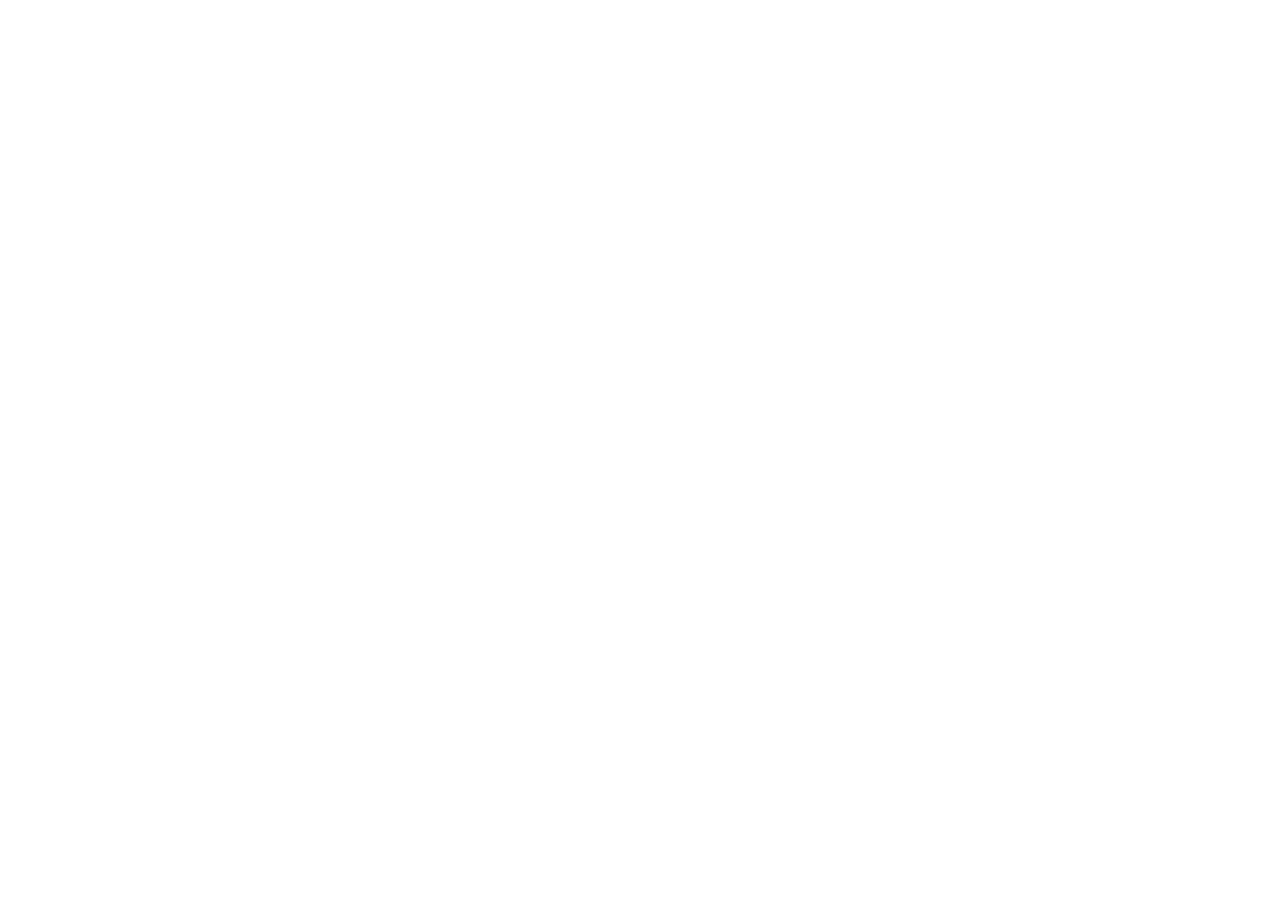
==== index.html @ ea34a823 "Initial-Commit" ====
<!DOCTYPE html>
<html lang="pt-br">
<head>
    <meta charset="UTF-8">
    <meta name="viewport" content="width=device-width, initial-scale=1.0">
    <link rel="stylesheet" href="assets/styles/style.css">
    <title>Ligas Mundiais</title>
</head>
<body>
    
</body>
</html>
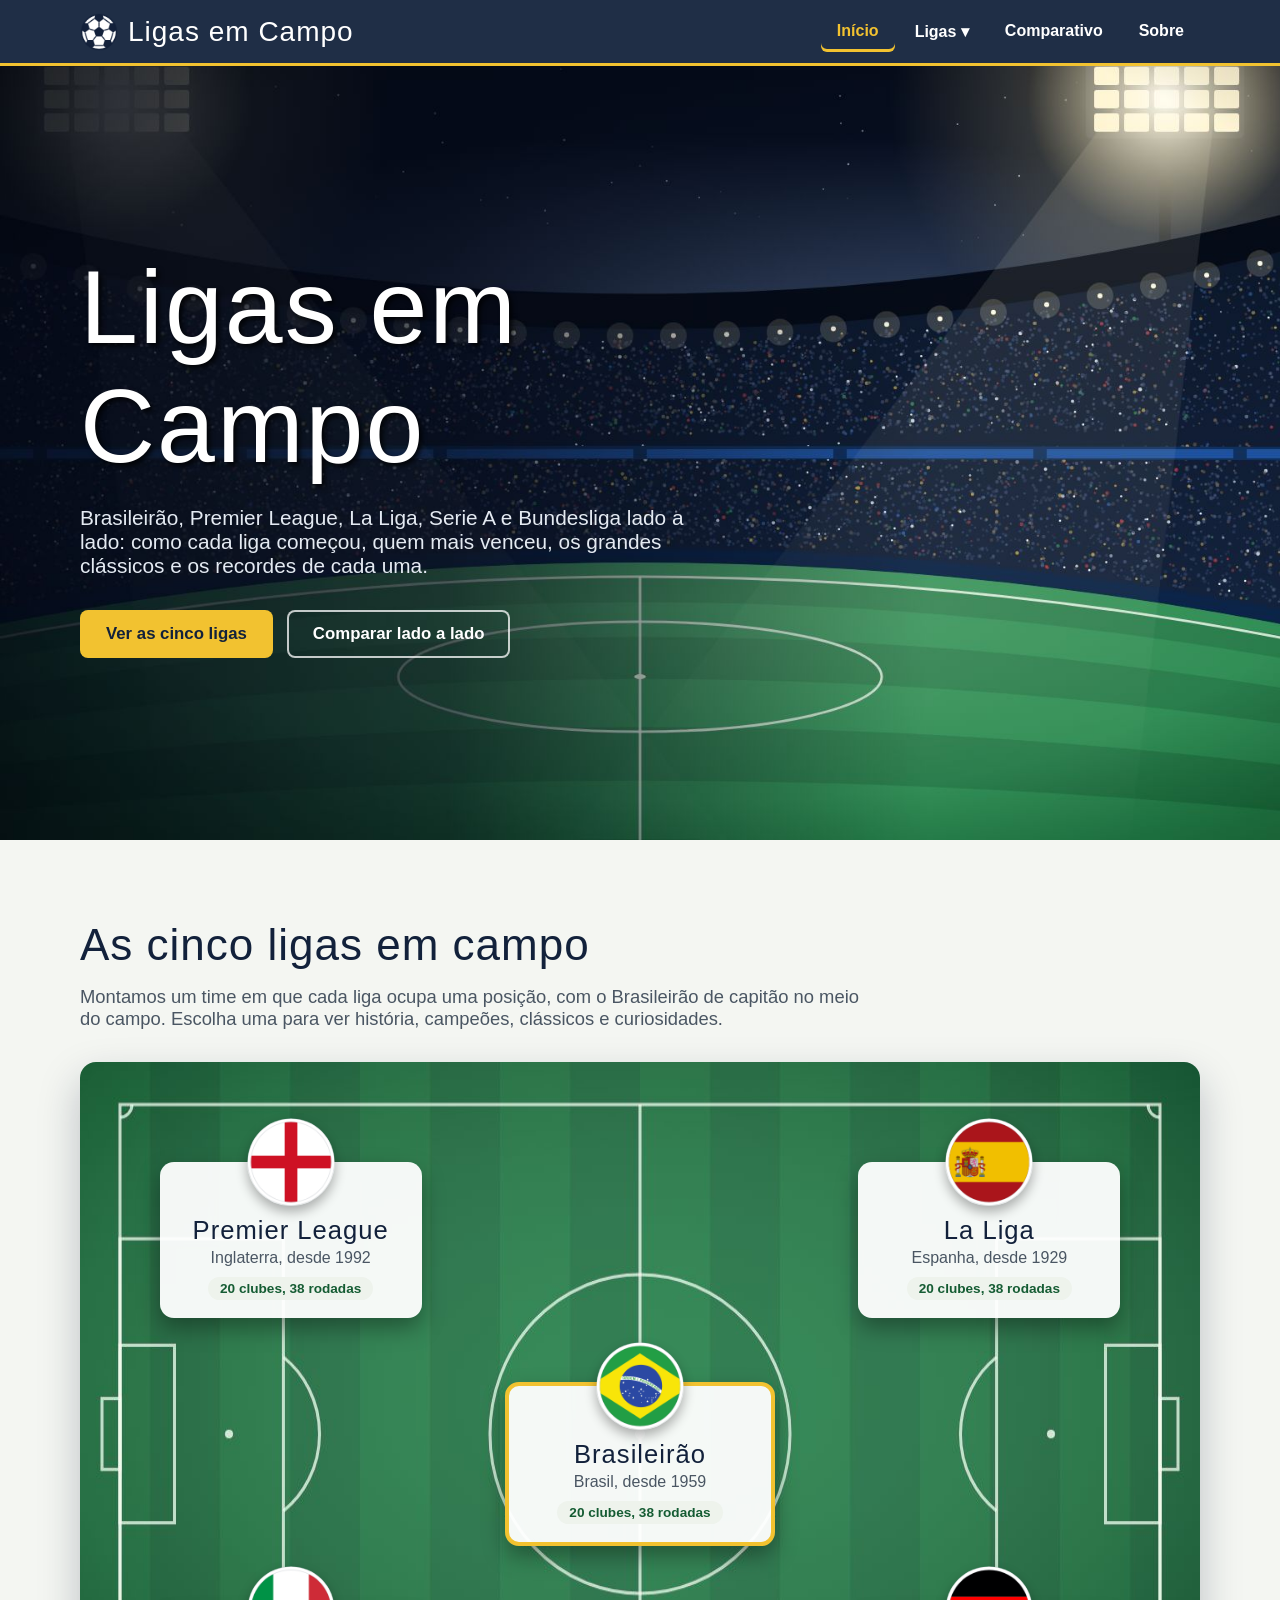
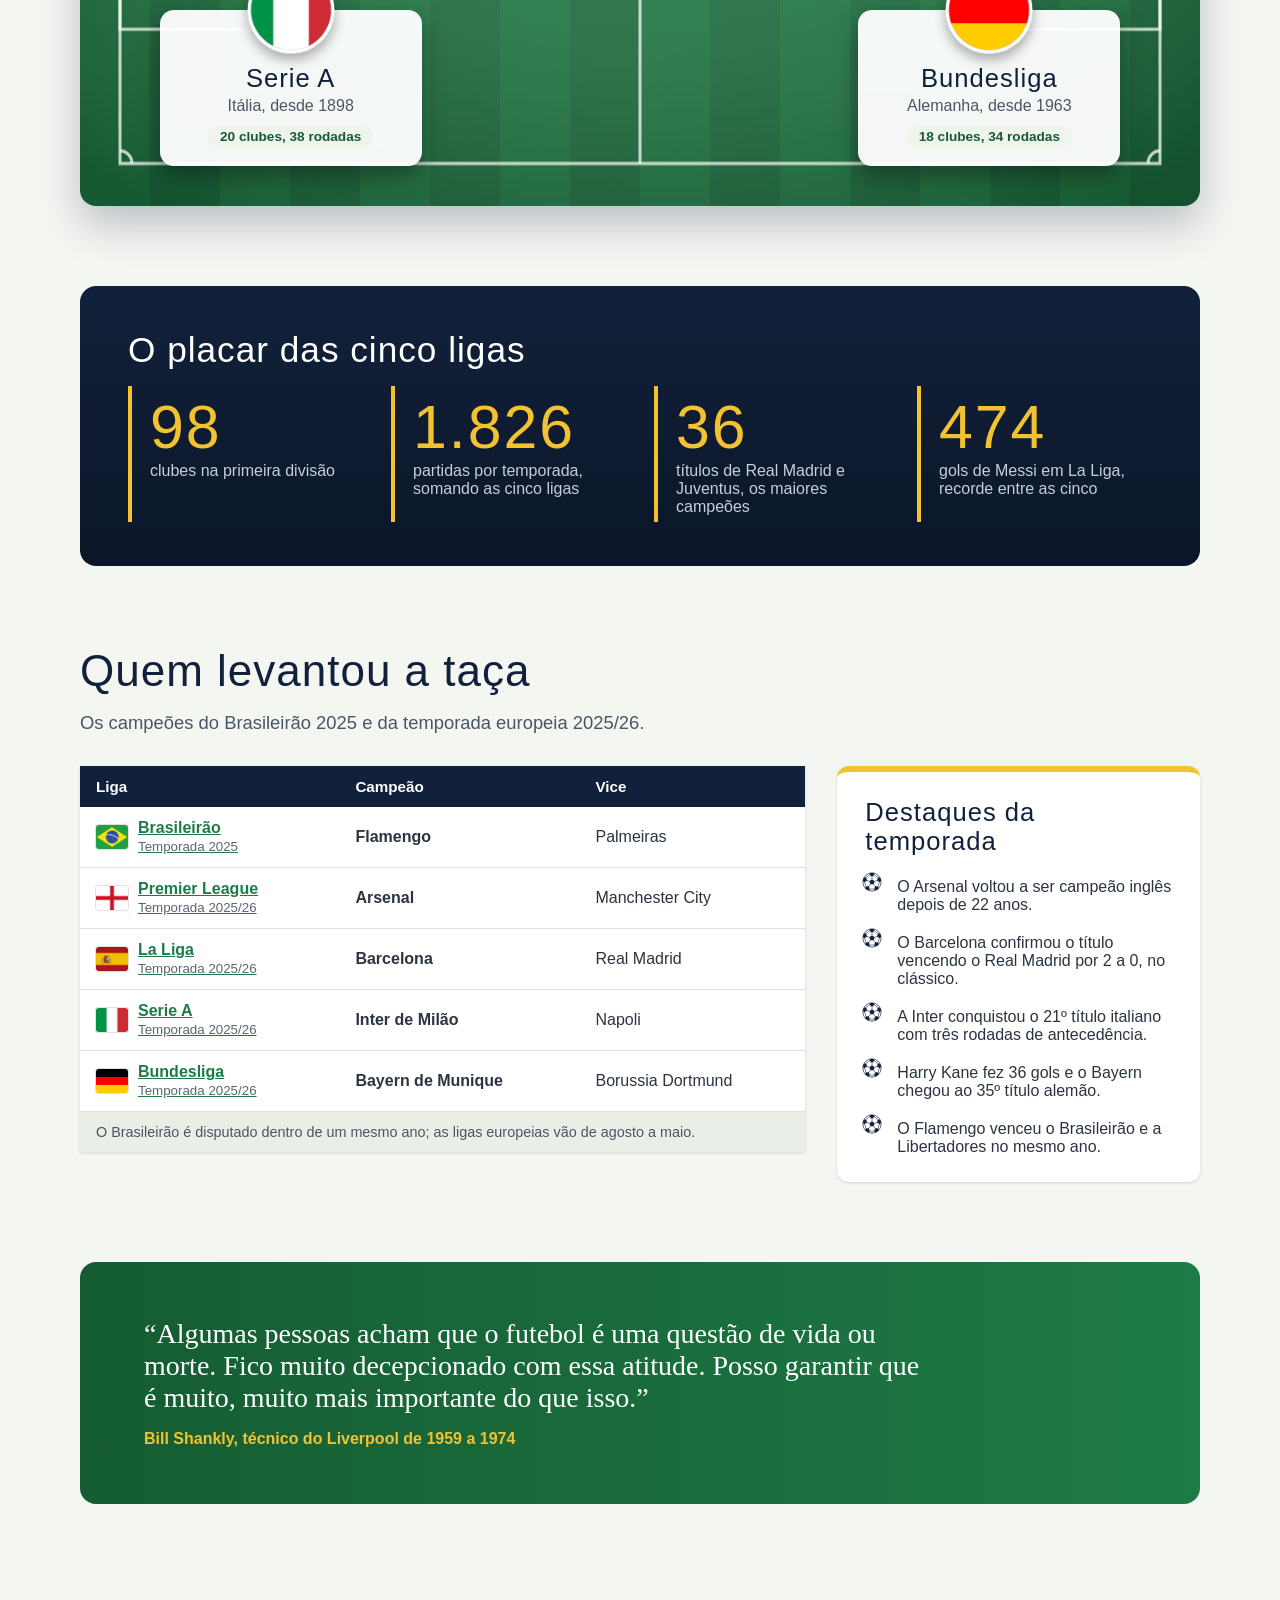
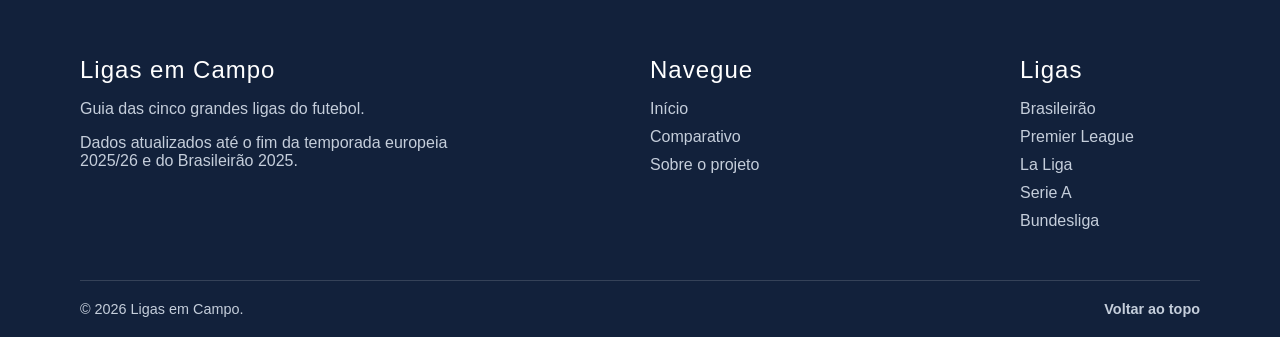
==== commit 9f7365fb: "Publica o site ligas em campo" ====
--- a/index.html
+++ b/index.html
@@ -1,12 +1,230 @@
-<!DOCTYPE html>
-<html lang="pt-br">
-<head>
-    <meta charset="UTF-8">
-    <meta name="viewport" content="width=device-width, initial-scale=1.0">
-    <link rel="stylesheet" href="assets/styles/style.css">
-    <title>Ligas Mundiais</title>
-</head>
-<body>
-    
-</body>
-</html>+<!DOCTYPE html>
+<html lang="pt-br">
+<head>
+    <meta charset="UTF-8">
+    <meta name="viewport" content="width=device-width, initial-scale=1.0">
+    <title>Ligas em Campo | As cinco grandes ligas do futebol</title>
+    <link rel="stylesheet" href="./assets/css/style.css">
+    <link rel="stylesheet" href="./assets/css/home.css">
+</head>
+<body id="topo">
+    <!--
+        LIGAS EM CAMPO - Página inicial
+        Trabalho 1 - Web Básico (HTML5 semântico e CSS3)
+    -->
+
+    <!-- ===== CABEÇALHO (igual em todas as páginas) ===== -->
+    <header class="cabecalho">
+        <div class="container cabecalho-conteudo">
+            <a href="./index.html" class="marca">
+                <img src="./assets/img/logo-bola.png" alt="Bola de futebol, símbolo do site">
+                Ligas em Campo
+            </a>
+            <nav class="menu-principal" aria-label="Menu principal">
+                <ul>
+                    <li><a href="./index.html" class="ativo">Início</a></li>
+                    <li>
+                        <a href="./index.html#escalacao">Ligas ▾</a>
+                        <!-- Submenu: aparece ao passar o mouse (CSS :hover) -->
+                        <ul class="submenu">
+                            <li><a href="./brasileirao.html"><img src="./assets/img/escudo-brasil.png" alt="Bandeira do Brasil"> Brasileirão</a></li>
+                            <li><a href="./premier-league.html"><img src="./assets/img/escudo-inglaterra.png" alt="Bandeira da Inglaterra"> Premier League</a></li>
+                            <li><a href="./la-liga.html"><img src="./assets/img/escudo-espanha.png" alt="Bandeira da Espanha"> La Liga</a></li>
+                            <li><a href="./serie-a.html"><img src="./assets/img/escudo-italia.png" alt="Bandeira da Itália"> Serie A</a></li>
+                            <li><a href="./bundesliga.html"><img src="./assets/img/escudo-alemanha.png" alt="Bandeira da Alemanha"> Bundesliga</a></li>
+                        </ul>
+                    </li>
+                    <li><a href="./comparativo.html">Comparativo</a></li>
+                    <li><a href="./sobre.html">Sobre</a></li>
+                </ul>
+            </nav>
+        </div>
+    </header>
+
+    <!-- ===== CONTEÚDO PRINCIPAL ===== -->
+    <main>
+        <!-- TOPO: imagem fixa de fundo (background-attachment: fixed) -->
+        <section class="hero">
+            <div class="container">
+                <div class="hero-conteudo">
+                    <h1>Ligas em Campo</h1>
+                    <p>Brasileirão, Premier League, La Liga, Serie A e Bundesliga lado a lado: como cada liga começou, quem mais venceu, os grandes clássicos e os recordes de cada uma.</p>
+                    <div class="hero-acoes">
+                        <a href="#escalacao" class="botao botao-primario">Ver as cinco ligas</a>
+                        <a href="./comparativo.html" class="botao botao-secundario">Comparar lado a lado</a>
+                    </div>
+                </div>
+            </div>
+        </section>
+
+        <!-- ESCALAÇÃO: GRID com grid-template-areas posiciona as ligas no campo -->
+        <section id="escalacao" class="secao">
+            <div class="container">
+                <h2 class="secao-titulo">As cinco ligas em campo</h2>
+                <p class="secao-intro">Montamos um time em que cada liga ocupa uma posição, com o Brasileirão de capitão no meio do campo. Escolha uma para ver história, campeões, clássicos e curiosidades.</p>
+                <ul class="campo">
+                    <li class="area-brasileirao">
+                        <a href="./brasileirao.html" class="card-liga">
+                            <img src="./assets/img/escudo-brasil.png" alt="Bandeira do Brasil">
+                            <h3>Brasileirão</h3>
+                            <p>Brasil, desde 1959</p>
+                            <p class="card-liga-dados">20 clubes, 38 rodadas</p>
+                        </a>
+                    </li>
+                    <li class="area-premier">
+                        <a href="./premier-league.html" class="card-liga">
+                            <img src="./assets/img/escudo-inglaterra.png" alt="Bandeira da Inglaterra">
+                            <h3>Premier League</h3>
+                            <p>Inglaterra, desde 1992</p>
+                            <p class="card-liga-dados">20 clubes, 38 rodadas</p>
+                        </a>
+                    </li>
+                    <li class="area-laliga">
+                        <a href="./la-liga.html" class="card-liga">
+                            <img src="./assets/img/escudo-espanha.png" alt="Bandeira da Espanha">
+                            <h3>La Liga</h3>
+                            <p>Espanha, desde 1929</p>
+                            <p class="card-liga-dados">20 clubes, 38 rodadas</p>
+                        </a>
+                    </li>
+                    <li class="area-seriea">
+                        <a href="./serie-a.html" class="card-liga">
+                            <img src="./assets/img/escudo-italia.png" alt="Bandeira da Itália">
+                            <h3>Serie A</h3>
+                            <p>Itália, desde 1898</p>
+                            <p class="card-liga-dados">20 clubes, 38 rodadas</p>
+                        </a>
+                    </li>
+                    <li class="area-bundesliga">
+                        <a href="./bundesliga.html" class="card-liga">
+                            <img src="./assets/img/escudo-alemanha.png" alt="Bandeira da Alemanha">
+                            <h3>Bundesliga</h3>
+                            <p>Alemanha, desde 1963</p>
+                            <p class="card-liga-dados">18 clubes, 34 rodadas</p>
+                        </a>
+                    </li>
+                </ul>
+            </div>
+        </section>
+
+        <!-- PLACAR: FLEXBOX com os números das cinco ligas -->
+        <section class="secao">
+            <div class="container">
+                <div class="placar">
+                    <h2>O placar das cinco ligas</h2>
+                    <ul class="placar-itens">
+                        <li><strong>98</strong> clubes na primeira divisão</li>
+                        <li><strong>1.826</strong> partidas por temporada, somando as cinco ligas</li>
+                        <li><strong>36</strong> títulos de Real Madrid e Juventus, os maiores campeões</li>
+                        <li><strong>474</strong> gols de Messi em La Liga, recorde entre as cinco</li>
+                    </ul>
+                </div>
+            </div>
+        </section>
+
+        <!-- CAMPEÕES: GRID com a tabela e a lista de destaques lado a lado -->
+        <section class="secao">
+            <div class="container">
+                <h2 class="secao-titulo">Quem levantou a taça</h2>
+                <p class="secao-intro">Os campeões do Brasileirão 2025 e da temporada europeia 2025/26.</p>
+                <div class="campeoes-layout">
+                    <table>
+                        <thead>
+                            <tr>
+                                <th>Liga</th>
+                                <th>Campeão</th>
+                                <th>Vice</th>
+                            </tr>
+                        </thead>
+                        <tbody>
+                            <tr>
+                                <td><a href="./brasileirao.html" class="celula-liga"><img src="./assets/img/bandeira-brasil.png" alt="Bandeira do Brasil"> <span>Brasileirão<br><small>Temporada 2025</small></span></a></td>
+                                <td><strong>Flamengo</strong></td>
+                                <td>Palmeiras</td>
+                            </tr>
+                            <tr>
+                                <td><a href="./premier-league.html" class="celula-liga"><img src="./assets/img/bandeira-inglaterra.png" alt="Bandeira da Inglaterra"> <span>Premier League<br><small>Temporada 2025/26</small></span></a></td>
+                                <td><strong>Arsenal</strong></td>
+                                <td>Manchester City</td>
+                            </tr>
+                            <tr>
+                                <td><a href="./la-liga.html" class="celula-liga"><img src="./assets/img/bandeira-espanha.png" alt="Bandeira da Espanha"> <span>La Liga<br><small>Temporada 2025/26</small></span></a></td>
+                                <td><strong>Barcelona</strong></td>
+                                <td>Real Madrid</td>
+                            </tr>
+                            <tr>
+                                <td><a href="./serie-a.html" class="celula-liga"><img src="./assets/img/bandeira-italia.png" alt="Bandeira da Itália"> <span>Serie A<br><small>Temporada 2025/26</small></span></a></td>
+                                <td><strong>Inter de Milão</strong></td>
+                                <td>Napoli</td>
+                            </tr>
+                            <tr>
+                                <td><a href="./bundesliga.html" class="celula-liga"><img src="./assets/img/bandeira-alemanha.png" alt="Bandeira da Alemanha"> <span>Bundesliga<br><small>Temporada 2025/26</small></span></a></td>
+                                <td><strong>Bayern de Munique</strong></td>
+                                <td>Borussia Dortmund</td>
+                            </tr>
+                        </tbody>
+                        <tfoot>
+                            <tr>
+                                <td colspan="3">O Brasileirão é disputado dentro de um mesmo ano; as ligas europeias vão de agosto a maio.</td>
+                            </tr>
+                        </tfoot>
+                    </table>
+                    <aside class="destaques">
+                        <h3>Destaques da temporada</h3>
+                        <ul class="lista-bola">
+                            <li>O Arsenal voltou a ser campeão inglês depois de 22 anos.</li>
+                            <li>O Barcelona confirmou o título vencendo o Real Madrid por 2 a 0, no clássico.</li>
+                            <li>A Inter conquistou o 21º título italiano com três rodadas de antecedência.</li>
+                            <li>Harry Kane fez 36 gols e o Bayern chegou ao 35º título alemão.</li>
+                            <li>O Flamengo venceu o Brasileirão e a Libertadores no mesmo ano.</li>
+                        </ul>
+                    </aside>
+                </div>
+            </div>
+        </section>
+
+        <!-- CITAÇÃO: blockquote com a fonte no atributo cite -->
+        <section class="secao">
+            <div class="container">
+                <blockquote class="citacao" cite="https://pt.wikipedia.org/wiki/Bill_Shankly">
+                    <p><q>Algumas pessoas acham que o futebol é uma questão de vida ou morte. Fico muito decepcionado com essa atitude. Posso garantir que é muito, muito mais importante do que isso.</q></p>
+                    <footer>Bill Shankly, técnico do Liverpool de 1959 a 1974</footer>
+                </blockquote>
+            </div>
+        </section>
+    </main>
+
+    <!-- ===== RODAPÉ (igual em todas as páginas) ===== -->
+    <footer class="rodape">
+        <div class="container rodape-colunas">
+            <section class="rodape-sobre">
+                <h2>Ligas em Campo</h2>
+                <p>Guia das cinco grandes ligas do futebol.</p>
+                <p>Dados atualizados até o fim da temporada europeia 2025/26 e do Brasileirão 2025.</p>
+            </section>
+            <nav class="rodape-links" aria-label="Mapa do site">
+                <h2>Navegue</h2>
+                <ul>
+                    <li><a href="./index.html">Início</a></li>
+                    <li><a href="./comparativo.html">Comparativo</a></li>
+                    <li><a href="./sobre.html">Sobre o projeto</a></li>
+                </ul>
+            </nav>
+            <nav class="rodape-links" aria-label="Ligas">
+                <h2>Ligas</h2>
+                <ul>
+                    <li><a href="./brasileirao.html">Brasileirão</a></li>
+                    <li><a href="./premier-league.html">Premier League</a></li>
+                    <li><a href="./la-liga.html">La Liga</a></li>
+                    <li><a href="./serie-a.html">Serie A</a></li>
+                    <li><a href="./bundesliga.html">Bundesliga</a></li>
+                </ul>
+            </nav>
+        </div>
+        <div class="container rodape-base">
+            <p>&copy; 2026 Ligas em Campo.</p>
+            <a href="#topo">Voltar ao topo</a>
+        </div>
+    </footer>
+</body>
+</html>
--- a/assets/css/style.css
+++ b/assets/css/style.css
@@ -0,0 +1,534 @@
+/* ==========================================================================
+   LIGAS EM CAMPO - ESTILO GLOBAL (usado em todas as páginas)
+   --------------------------------------------------------------------------
+   Paleta de cores do site:
+   #12213B  azul-tinta    (cabeçalho, rodapé e títulos)
+   #1E7B45  verde-gramado (cor principal)
+   #155C33  verde-escuro  (detalhes)
+   #F2C230  amarelo-cartão (destaques)
+   #F4F6F2  cinza-claro   (fundo das páginas)
+   #DCE3D9  cinza-linha   (bordas)
+
+   NOTA PARA A CORREÇÃO
+   Todas as propriedades usadas no site foram vistas em aula. Alguns valores
+   vão além dos exemplos dos arquivos das aulas; conforme pede o enunciado,
+   eles estão explicados aqui, com link de referência:
+
+   - justify-content: space-between e center; align-items: center,
+     flex-start e flex-end. São outros valores das propriedades de Flexbox
+     da aula: space-between leva o primeiro item para o início e o último
+     para o fim, center centraliza e flex-end alinha no fim.
+     https://developer.mozilla.org/pt-BR/docs/Web/CSS/justify-content
+     https://developer.mozilla.org/pt-BR/docs/Web/CSS/align-items
+   - flex-direction: column. Coloca os itens um embaixo do outro (a aula
+     mostrou o valor row).
+     https://developer.mozilla.org/pt-BR/docs/Web/CSS/flex-direction
+   - border-top e border-left. Funcionam como o border-bottom da aula,
+     só que em outro lado da caixa.
+     https://developer.mozilla.org/pt-BR/docs/Web/CSS/border-top
+   - font-weight: normal e text-align: left/right. São os valores opostos
+     de bold e center, usados em aula.
+     https://developer.mozilla.org/pt-BR/docs/Web/CSS/font-weight
+     https://developer.mozilla.org/pt-BR/docs/Web/CSS/text-align
+
+   Índice:
+   1. Base
+   2. Container e seções
+   3. Cabeçalho fixo e menu com submenu
+   4. Botões
+   5. Banner das páginas internas e trilha de navegação
+   6. Tabelas
+   7. Listas
+   8. Rodapé
+   9. Responsividade
+   ========================================================================== */
+
+
+/* ---------- 1. BASE ---------- */
+body {
+    margin: 0;
+    padding: 0;
+    background-color: #F4F6F2;
+    color: #2B3440;
+    font-family: 'Segoe UI', Tahoma, Geneva, Verdana, sans-serif;
+}
+
+/* Fonte condensada e pesada nos títulos, como em placares e camisas */
+h1, h2, h3 {
+    margin: 0 0 16px 0;
+    color: #12213B;
+    font-family: Impact, Haettenschweiler, 'Arial Narrow Bold', sans-serif;
+    font-weight: normal;
+    letter-spacing: 1px;
+}
+
+p {
+    margin: 0 0 16px 0;
+}
+
+a {
+    color: #1E7B45;
+    font-weight: bold;
+}
+
+a:hover {
+    color: #12213B;
+}
+
+img {
+    display: block;
+}
+
+
+/* ---------- 2. CONTAINER E SEÇÕES ---------- */
+.container {
+    width: 1120px;
+    margin: 0 auto;
+}
+
+.secao {
+    padding: 80px 0 0 0;
+}
+
+.secao-titulo {
+    font-size: 2.75rem;
+}
+
+.secao-intro {
+    width: 70%;
+    margin: 0 0 32px 0;
+    color: #4A5663;
+    font-size: 1.15rem;
+}
+
+.nota {
+    margin: 12px 0 0 0;
+    color: #5A6673;
+    font-size: 0.9rem;
+}
+
+
+/* ---------- 3. CABEÇALHO FIXO E MENU ---------- */
+
+/* position: sticky mantém o cabeçalho no topo durante a rolagem */
+.cabecalho {
+    position: sticky;
+    top: 0;
+    z-index: 800;
+    background-color: rgba(18, 33, 59, 0.94);
+    backdrop-filter: blur(8px);
+    border-bottom: 3px solid #F2C230;
+}
+
+/* FLEXBOX: marca à esquerda e menu à direita */
+.cabecalho-conteudo {
+    display: flex;
+    justify-content: space-between;
+    align-items: center;
+    padding: 10px 0;
+}
+
+/* FLEXBOX: ícone da bola + nome do site */
+.marca {
+    display: flex;
+    align-items: center;
+    gap: 10px;
+    color: #FFFFFF;
+    font-family: Impact, Haettenschweiler, 'Arial Narrow Bold', sans-serif;
+    font-size: 1.75rem;
+    font-weight: normal;
+    letter-spacing: 1px;
+    text-decoration: none;
+}
+
+.marca:hover {
+    color: #F2C230;
+}
+
+.marca img {
+    width: 38px;
+}
+
+/* FLEXBOX: itens do menu lado a lado */
+.menu-principal > ul {
+    display: flex;
+    gap: 4px;
+    margin: 0;
+    padding: 0;
+    list-style: none;
+}
+
+.menu-principal li {
+    position: relative;
+}
+
+.menu-principal a {
+    display: block;
+    padding: 12px 16px;
+    border-radius: 6px;
+    color: #FFFFFF;
+    text-decoration: none;
+    transition: background-color 0.3s ease-in-out;
+}
+
+.menu-principal a:hover {
+    background-color: rgba(255, 255, 255, 0.12);
+    color: #FFFFFF;
+}
+
+/* Página atual: sublinhado amarelo feito com sombra interna */
+.menu-principal .ativo {
+    color: #F2C230;
+    box-shadow: inset 0 -3px 0 #F2C230;
+}
+
+/* Submenu "Ligas": fica escondido e aparece ao passar o mouse
+   (mesma técnica do menu dropdown da aula de position) */
+.submenu {
+    display: none;
+    position: absolute;
+    top: 100%;
+    left: 0;
+    width: 240px;
+    margin: 0;
+    padding: 8px;
+    list-style: none;
+    background-color: #FFFFFF;
+    border-radius: 10px;
+    box-shadow: 0 14px 28px rgba(0, 0, 0, 0.28);
+}
+
+.menu-principal li:hover .submenu {
+    display: block;
+}
+
+/* FLEXBOX: bandeira + nome da liga dentro do submenu */
+.submenu a {
+    display: flex;
+    align-items: center;
+    gap: 12px;
+    color: #12213B;
+}
+
+.submenu a:hover {
+    background-color: #EEF3EC;
+    color: #12213B;
+}
+
+.submenu img {
+    width: 28px;
+}
+
+
+/* ---------- 4. BOTÕES ---------- */
+.botao {
+    display: inline-block;
+    padding: 14px 26px;
+    border-radius: 8px;
+    font-size: 1.05rem;
+    text-decoration: none;
+    transition: transform 0.2s ease-in-out;
+}
+
+.botao:hover {
+    transform: translate(0, -3px);
+}
+
+.botao-primario,
+.botao-primario:hover {
+    background-color: #F2C230;
+    color: #12213B;
+}
+
+.botao-secundario {
+    color: #FFFFFF;
+    box-shadow: inset 0 0 0 2px rgba(255, 255, 255, 0.75);
+}
+
+.botao-secundario:hover {
+    background-color: rgba(255, 255, 255, 0.12);
+    color: #FFFFFF;
+}
+
+
+/* ---------- 5. BANNER DAS PÁGINAS INTERNAS E TRILHA ---------- */
+
+/* Listras de gramado feitas só com linear-gradient */
+.banner-pagina {
+    padding: 32px 0 56px 0;
+    background-image: linear-gradient(to right,
+        #1E7B45 0%, #1E7B45 12.5%,
+        #1B7140 12.5%, #1B7140 25%,
+        #1E7B45 25%, #1E7B45 37.5%,
+        #1B7140 37.5%, #1B7140 50%,
+        #1E7B45 50%, #1E7B45 62.5%,
+        #1B7140 62.5%, #1B7140 75%,
+        #1E7B45 75%, #1E7B45 87.5%,
+        #1B7140 87.5%, #1B7140 100%);
+    color: #FFFFFF;
+}
+
+.banner-pagina h1 {
+    margin: 20px 0 8px 0;
+    color: #FFFFFF;
+    font-size: 4.5rem;
+    text-shadow: 3px 3px 5px rgba(0, 0, 0, 0.3);
+}
+
+.banner-pagina p {
+    width: 60%;
+    margin: 0;
+    font-size: 1.2rem;
+}
+
+/* FLEXBOX: trilha de navegação (Início › Página atual) */
+.trilha ol {
+    display: flex;
+    flex-wrap: wrap;
+    gap: 8px;
+    margin: 0;
+    padding: 0;
+    list-style: none;
+    font-size: 0.95rem;
+}
+
+.trilha a {
+    color: #FFFFFF;
+}
+
+.trilha a:hover {
+    color: #F2C230;
+}
+
+
+/* ---------- 6. TABELAS (visual de tabela de classificação) ---------- */
+table {
+    width: 100%;
+    border-collapse: collapse;
+    background-color: #FFFFFF;
+    box-shadow: 0 1px 3px rgba(18, 33, 59, 0.15);
+}
+
+th, td {
+    padding: 12px 16px;
+    text-align: left;
+}
+
+thead th {
+    background-color: #12213B;
+    color: #FFFFFF;
+    font-size: 0.95rem;
+}
+
+tbody td {
+    border-bottom: 1px solid #DCE3D9;
+}
+
+tbody tr:hover {
+    background-color: #F1F7EF;
+}
+
+tfoot td {
+    background-color: #E9EFE6;
+    color: #4A5663;
+    font-size: 0.9rem;
+}
+
+.numero {
+    text-align: center;
+}
+
+.titulo-tabela {
+    margin: 0 0 12px 0;
+    font-size: 1.4rem;
+}
+
+/* Número da posição, como nas tabelas de classificação */
+.posicao {
+    display: inline-block;
+    width: 30px;
+    padding: 4px 0;
+    border-radius: 4px;
+    background-color: #12213B;
+    color: #FFFFFF;
+    font-weight: bold;
+    text-align: center;
+}
+
+.lider .posicao {
+    background-color: #F2C230;
+    color: #12213B;
+}
+
+/* FLEXBOX dentro da célula: bandeira + nome da liga */
+.celula-liga {
+    display: flex;
+    align-items: center;
+    gap: 10px;
+}
+
+.celula-liga img {
+    width: 32px;
+    border-radius: 3px;
+    box-shadow: 0 0 0 1px rgba(0, 0, 0, 0.12);
+}
+
+/* Informação complementar dentro de uma célula (ex.: temporada) */
+td small {
+    color: #5A6673;
+    font-weight: normal;
+}
+
+
+/* ---------- 7. LISTAS ---------- */
+
+/* Lista com uma bolinha de futebol no lugar do marcador
+   (list-style-image, visto na aula de display) */
+.lista-bola {
+    margin: 0;
+    padding: 0 0 0 24px;
+}
+
+.lista-bola li {
+    margin: 0 0 14px 0;
+    padding: 0 0 0 8px;
+    list-style-image: url("../img/icone-bola.png");
+}
+
+
+/* ---------- 8. RODAPÉ ---------- */
+.rodape {
+    margin: 96px 0 0 0;
+    background-color: #12213B;
+    color: #C5CEDB;
+}
+
+/* FLEXBOX: colunas do rodapé que quebram linha em telas menores */
+.rodape-colunas {
+    display: flex;
+    flex-wrap: wrap;
+    justify-content: space-between;
+    gap: 40px;
+    padding: 56px 0 40px 0;
+}
+
+.rodape-sobre {
+    flex-basis: 380px;
+}
+
+.rodape-links {
+    flex-basis: 180px;
+}
+
+.rodape h2 {
+    color: #FFFFFF;
+    font-size: 1.5rem;
+}
+
+.rodape ul {
+    margin: 0;
+    padding: 0;
+    list-style: none;
+}
+
+.rodape li {
+    margin: 0 0 10px 0;
+}
+
+.rodape a {
+    color: #C5CEDB;
+    font-weight: normal;
+    text-decoration: none;
+}
+
+.rodape a:hover {
+    color: #F2C230;
+}
+
+/* FLEXBOX: direitos autorais à esquerda e "voltar ao topo" à direita */
+.rodape-base {
+    display: flex;
+    flex-wrap: wrap;
+    justify-content: space-between;
+    align-items: center;
+    gap: 12px;
+    padding: 20px 0;
+    border-top: 1px solid rgba(255, 255, 255, 0.15);
+    font-size: 0.9rem;
+}
+
+.rodape-base p {
+    margin: 0;
+}
+
+.rodape-base a {
+    font-weight: bold;
+}
+
+
+/* ---------- 9. RESPONSIVIDADE ---------- */
+
+/* Telas menores que o container fixo: largura passa a ser relativa */
+@media (max-width: 1200px) {
+    .container {
+        width: 92%;
+    }
+}
+
+/* Tablets */
+@media (max-width: 800px) {
+    .cabecalho-conteudo {
+        flex-direction: column;
+        gap: 4px;
+    }
+
+    .secao {
+        padding: 56px 0 0 0;
+    }
+
+    .secao-titulo {
+        font-size: 2.2rem;
+    }
+
+    .secao-intro,
+    .banner-pagina p {
+        width: 100%;
+    }
+
+    .banner-pagina h1 {
+        font-size: 3.2rem;
+    }
+}
+
+/* Celulares */
+@media (max-width: 600px) {
+    .cabecalho {
+        position: relative;
+    }
+
+    .menu-principal > ul {
+        flex-wrap: wrap;
+        justify-content: center;
+    }
+
+    .menu-principal a {
+        padding: 10px 8px;
+        font-size: 0.95rem;
+    }
+
+    th, td {
+        padding: 10px 6px;
+        font-size: 0.85rem;
+    }
+
+    .celula-liga img {
+        width: 24px;
+    }
+}
+
+/* Celulares bem pequenos: esconde as bandeiras das tabelas para caber */
+@media (max-width: 400px) {
+    .celula-liga img {
+        display: none;
+    }
+}
--- a/assets/css/home.css
+++ b/assets/css/home.css
@@ -0,0 +1,334 @@
+/* ==========================================================================
+   LIGAS EM CAMPO - PÁGINA INICIAL (index.html)
+   ========================================================================== */
+
+
+/* ---------- TOPO (HERO) COM IMAGEM FIXA ---------- */
+
+/* FLEXBOX: centraliza o conteúdo na vertical.
+   background-attachment: fixed deixa o estádio parado durante a rolagem */
+.hero {
+    display: flex;
+    align-items: center;
+    min-height: 86vh;
+    background-image: url("../img/estadio.jpg");
+    background-position: center;
+    background-size: cover;
+    background-attachment: fixed;
+    color: #FFFFFF;
+}
+
+.hero-conteudo {
+    width: 620px;
+    padding: 64px 0;
+}
+
+.hero h1 {
+    margin: 0 0 20px 0;
+    color: #FFFFFF;
+    font-size: 6.5rem;
+    letter-spacing: 2px;
+    text-shadow: 3px 3px 5px rgba(0, 0, 0, 0.8);
+}
+
+.hero p {
+    color: #E4EAF2;
+    font-size: 1.3rem;
+}
+
+/* FLEXBOX: botões lado a lado, quebrando linha se faltar espaço */
+.hero-acoes {
+    display: flex;
+    flex-wrap: wrap;
+    gap: 14px;
+    margin: 32px 0 0 0;
+}
+
+
+/* ---------- ESCALAÇÃO: AS LIGAS POSICIONADAS NO CAMPO ---------- */
+
+/* GRID com grid-template-areas: cada liga ocupa uma posição,
+   formando um 2-1-2 com o Brasileirão no círculo central */
+.campo {
+    display: grid;
+    grid-template-columns: 1fr 1fr 1fr;
+    grid-template-areas:
+        "premier . laliga"
+        ". brasileirao ."
+        "seriea . bundesliga";
+    gap: 20px 40px;
+    margin: 0;
+    padding: 56px 56px 40px 56px;
+    list-style: none;
+    background-image: url("../img/campo.jpg");
+    background-size: 100% 100%;
+    border-radius: 16px;
+    box-shadow: 0 18px 40px rgba(18, 33, 59, 0.25);
+}
+
+.area-brasileirao {
+    grid-area: brasileirao;
+}
+
+.area-premier {
+    grid-area: premier;
+}
+
+.area-laliga {
+    grid-area: laliga;
+}
+
+.area-seriea {
+    grid-area: seriea;
+}
+
+.area-bundesliga {
+    grid-area: bundesliga;
+}
+
+/* Cada liga é uma "ficha de jogador": FLEXBOX em coluna */
+.card-liga {
+    display: flex;
+    flex-direction: column;
+    align-items: center;
+    width: 230px;
+    margin: 44px auto 0 auto;
+    padding: 0 16px 18px 16px;
+    background-color: rgba(255, 255, 255, 0.95);
+    border-radius: 14px;
+    color: #12213B;
+    text-align: center;
+    text-decoration: none;
+    box-shadow: 0 10px 22px rgba(0, 0, 0, 0.35);
+    transition: transform 0.25s ease-in-out;
+}
+
+.card-liga:hover {
+    color: #12213B;
+    transform: translate(0, -6px);
+}
+
+/* Metade do escudo fica para fora do card (margem negativa) */
+.card-liga img {
+    width: 88px;
+    margin: -44px 0 10px 0;
+    border-radius: 50%;
+    box-shadow: 0 6px 12px rgba(0, 0, 0, 0.3);
+}
+
+.card-liga h3 {
+    margin: 0 0 4px 0;
+    font-size: 1.6rem;
+}
+
+.card-liga p {
+    margin: 0;
+    color: #4A5663;
+    font-weight: normal;
+}
+
+.card-liga .card-liga-dados {
+    margin: 10px 0 0 0;
+    padding: 4px 12px;
+    border-radius: 999px;
+    background-color: #EEF3EC;
+    color: #155C33;
+    font-size: 0.85rem;
+    font-weight: bold;
+}
+
+/* O Brasileirão, no centro do campo, usa a braçadeira de capitão */
+.area-brasileirao .card-liga {
+    border: 4px solid #F2C230;
+}
+
+
+/* ---------- PLACAR: OS NÚMEROS DAS CINCO LIGAS ---------- */
+.placar {
+    padding: 44px 48px;
+    background-image: linear-gradient(to bottom, #12213B, #0B1628);
+    border-radius: 16px;
+}
+
+.placar h2 {
+    color: #FFFFFF;
+    font-size: 2.2rem;
+}
+
+/* FLEXBOX: os números se distribuem e quebram linha no celular */
+.placar-itens {
+    display: flex;
+    flex-wrap: wrap;
+    gap: 28px;
+    margin: 12px 0 0 0;
+    padding: 0;
+    list-style: none;
+}
+
+.placar-itens li {
+    flex-basis: 180px;
+    flex-grow: 1;
+    padding: 6px 0 6px 18px;
+    border-left: 4px solid #F2C230;
+    color: #C5CEDB;
+}
+
+.placar-itens strong {
+    display: block;
+    color: #F2C230;
+    font-family: Impact, Haettenschweiler, 'Arial Narrow Bold', sans-serif;
+    font-size: 3.8rem;
+    font-weight: normal;
+    letter-spacing: 2px;
+}
+
+
+/* ---------- CAMPEÕES DA ÚLTIMA TEMPORADA ---------- */
+
+/* GRID: tabela ocupa 2 partes e os destaques ocupam 1 parte */
+.campeoes-layout {
+    display: grid;
+    grid-template-columns: 2fr 1fr;
+    gap: 32px;
+    align-items: start;
+}
+
+.destaques {
+    padding: 26px 28px 12px 28px;
+    background-color: #FFFFFF;
+    border-top: 6px solid #F2C230;
+    border-radius: 12px;
+    box-shadow: 0 1px 3px rgba(18, 33, 59, 0.15);
+}
+
+.destaques h3 {
+    font-size: 1.6rem;
+}
+
+
+/* ---------- CITAÇÃO ---------- */
+.citacao {
+    margin: 0;
+    padding: 56px 64px;
+    background-image: linear-gradient(to right, #155C33, #1E7B45);
+    border-radius: 16px;
+    color: #FFFFFF;
+}
+
+.citacao p {
+    width: 80%;
+    font-family: Georgia, 'Times New Roman', serif;
+    font-size: 1.75rem;
+}
+
+.citacao footer {
+    color: #F2C230;
+    font-weight: bold;
+}
+
+
+/* ---------- RESPONSIVIDADE DA PÁGINA INICIAL ---------- */
+
+/* Telas médias: cards um pouco menores para as três colunas caberem */
+@media (max-width: 1100px) {
+    .campo {
+        gap: 20px 24px;
+        padding: 56px 32px 40px 32px;
+    }
+
+    .card-liga {
+        width: 205px;
+    }
+
+    /* Placar em duas colunas (2 x 2) */
+    .placar-itens li {
+        flex-basis: 40%;
+    }
+}
+
+@media (max-width: 900px) {
+    .hero-conteudo {
+        width: 100%;
+    }
+
+    .hero h1 {
+        font-size: 4.5rem;
+    }
+
+    /* GRID reorganizado: Brasileirão em cima e as outras em duplas */
+    .campo {
+        grid-template-columns: 1fr 1fr;
+        grid-template-areas:
+            "brasileirao brasileirao"
+            "premier laliga"
+            "seriea bundesliga";
+        padding: 48px 24px 32px 24px;
+        background-image: url("../img/campo-vertical.jpg");
+        background-size: cover;
+        background-position: center;
+    }
+
+    /* Os cards passam a ocupar toda a largura da coluna */
+    .card-liga {
+        width: auto;
+    }
+
+    .area-brasileirao .card-liga {
+        width: 230px;
+    }
+
+    .campeoes-layout {
+        grid-template-columns: 1fr;
+    }
+}
+
+@media (max-width: 600px) {
+    .hero {
+        min-height: 70vh;
+    }
+
+    .hero h1 {
+        font-size: 3.4rem;
+    }
+
+    .hero p {
+        font-size: 1.1rem;
+    }
+
+    /* GRID em uma coluna só no celular */
+    .campo {
+        grid-template-columns: 1fr;
+        grid-template-areas:
+            "brasileirao"
+            "premier"
+            "laliga"
+            "seriea"
+            "bundesliga";
+    }
+
+    .area-brasileirao .card-liga {
+        width: auto;
+    }
+
+    .placar {
+        padding: 32px 24px;
+    }
+
+    /* Placar em uma coluna no celular */
+    .placar-itens li {
+        flex-basis: 100%;
+    }
+
+    .placar-itens strong {
+        font-size: 3rem;
+    }
+
+    .citacao {
+        padding: 36px 28px;
+    }
+
+    .citacao p {
+        width: 100%;
+        font-size: 1.3rem;
+    }
+}
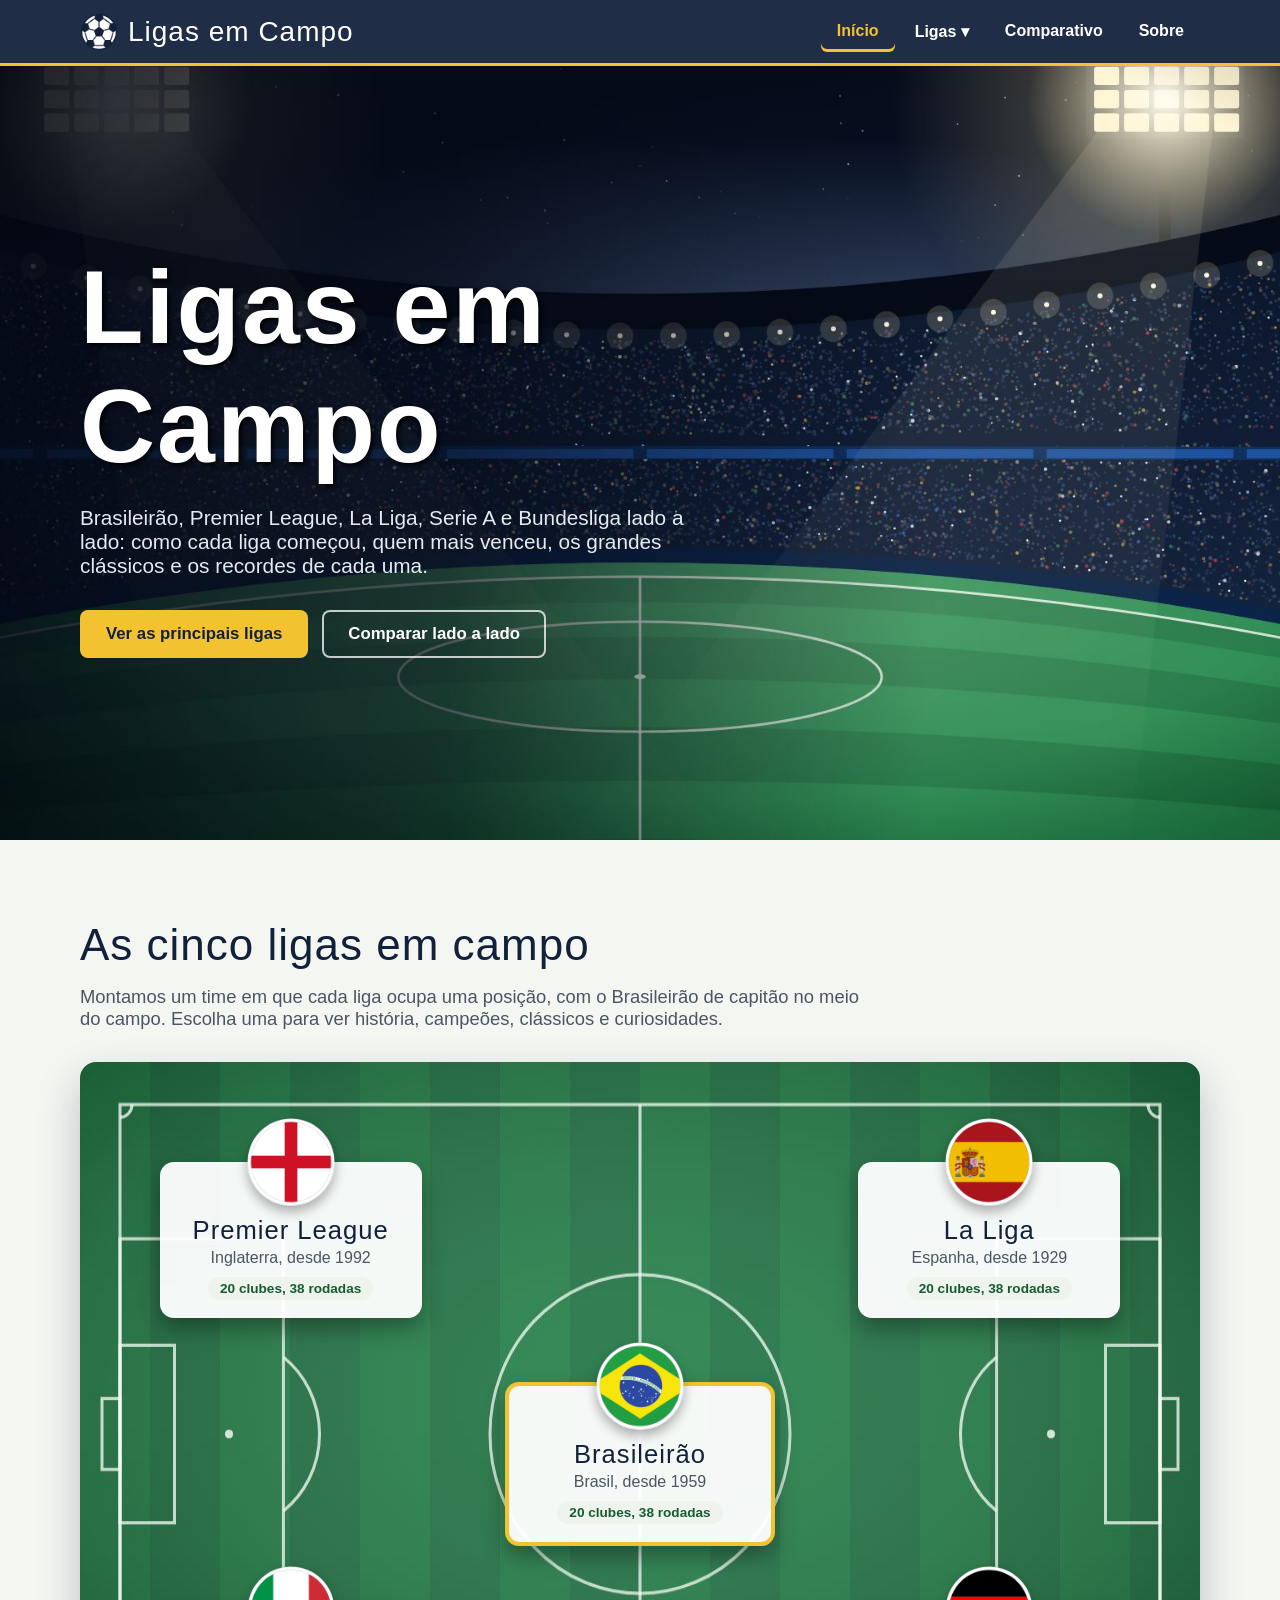
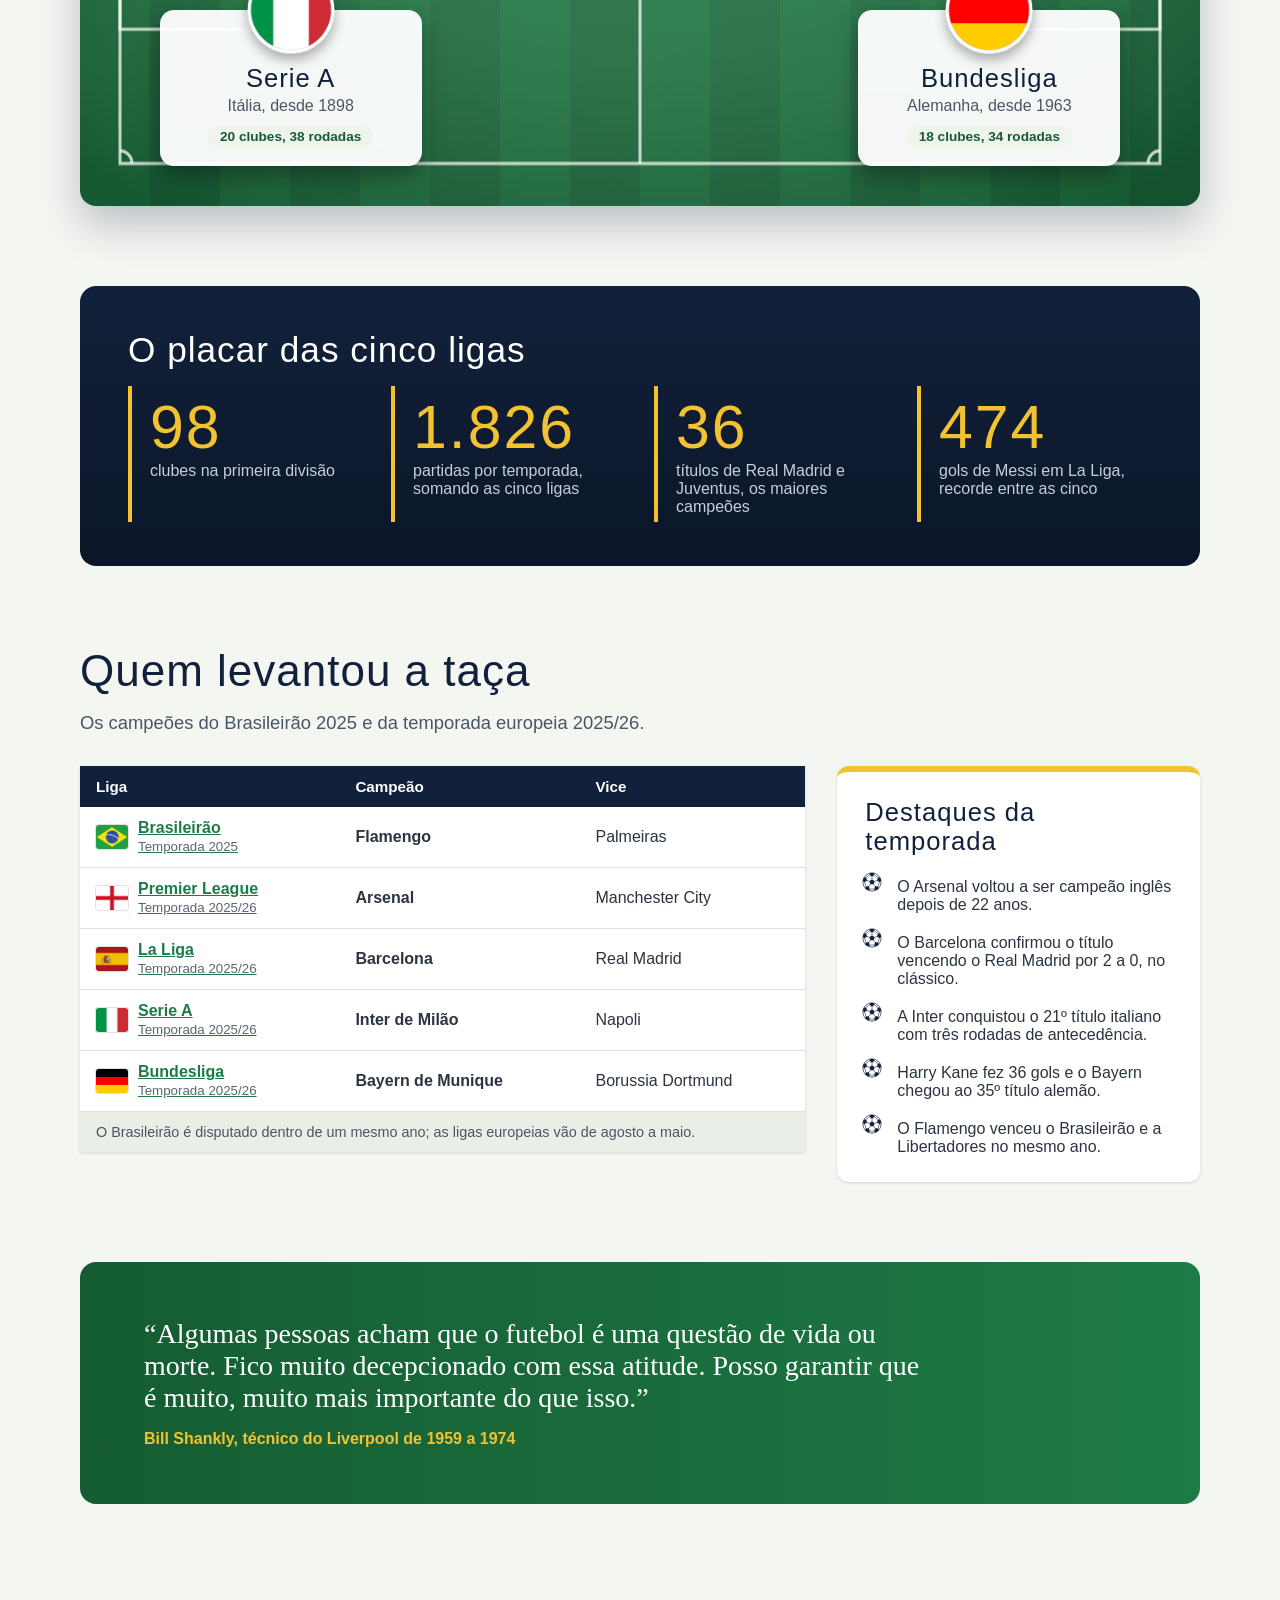
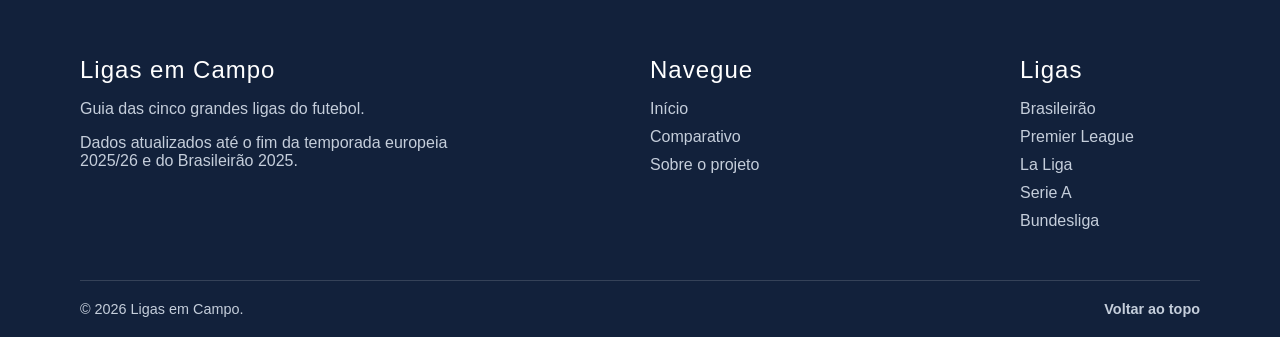
==== commit 270e111f: "Ajustes estéticos" ====
--- a/index.html
+++ b/index.html
@@ -50,7 +50,7 @@
                     <h1>Ligas em Campo</h1>
                     <p>Brasileirão, Premier League, La Liga, Serie A e Bundesliga lado a lado: como cada liga começou, quem mais venceu, os grandes clássicos e os recordes de cada uma.</p>
                     <div class="hero-acoes">
-                        <a href="#escalacao" class="botao botao-primario">Ver as cinco ligas</a>
+                        <a href="#escalacao" class="botao botao-primario">Ver as principais ligas</a>
                         <a href="./comparativo.html" class="botao botao-secundario">Comparar lado a lado</a>
                     </div>
                 </div>
--- a/assets/css/home.css
+++ b/assets/css/home.css
@@ -26,6 +26,7 @@
 .hero h1 {
     margin: 0 0 20px 0;
     color: #FFFFFF;
+    font-weight: bold;
     font-size: 6.5rem;
     letter-spacing: 2px;
     text-shadow: 3px 3px 5px rgba(0, 0, 0, 0.8);
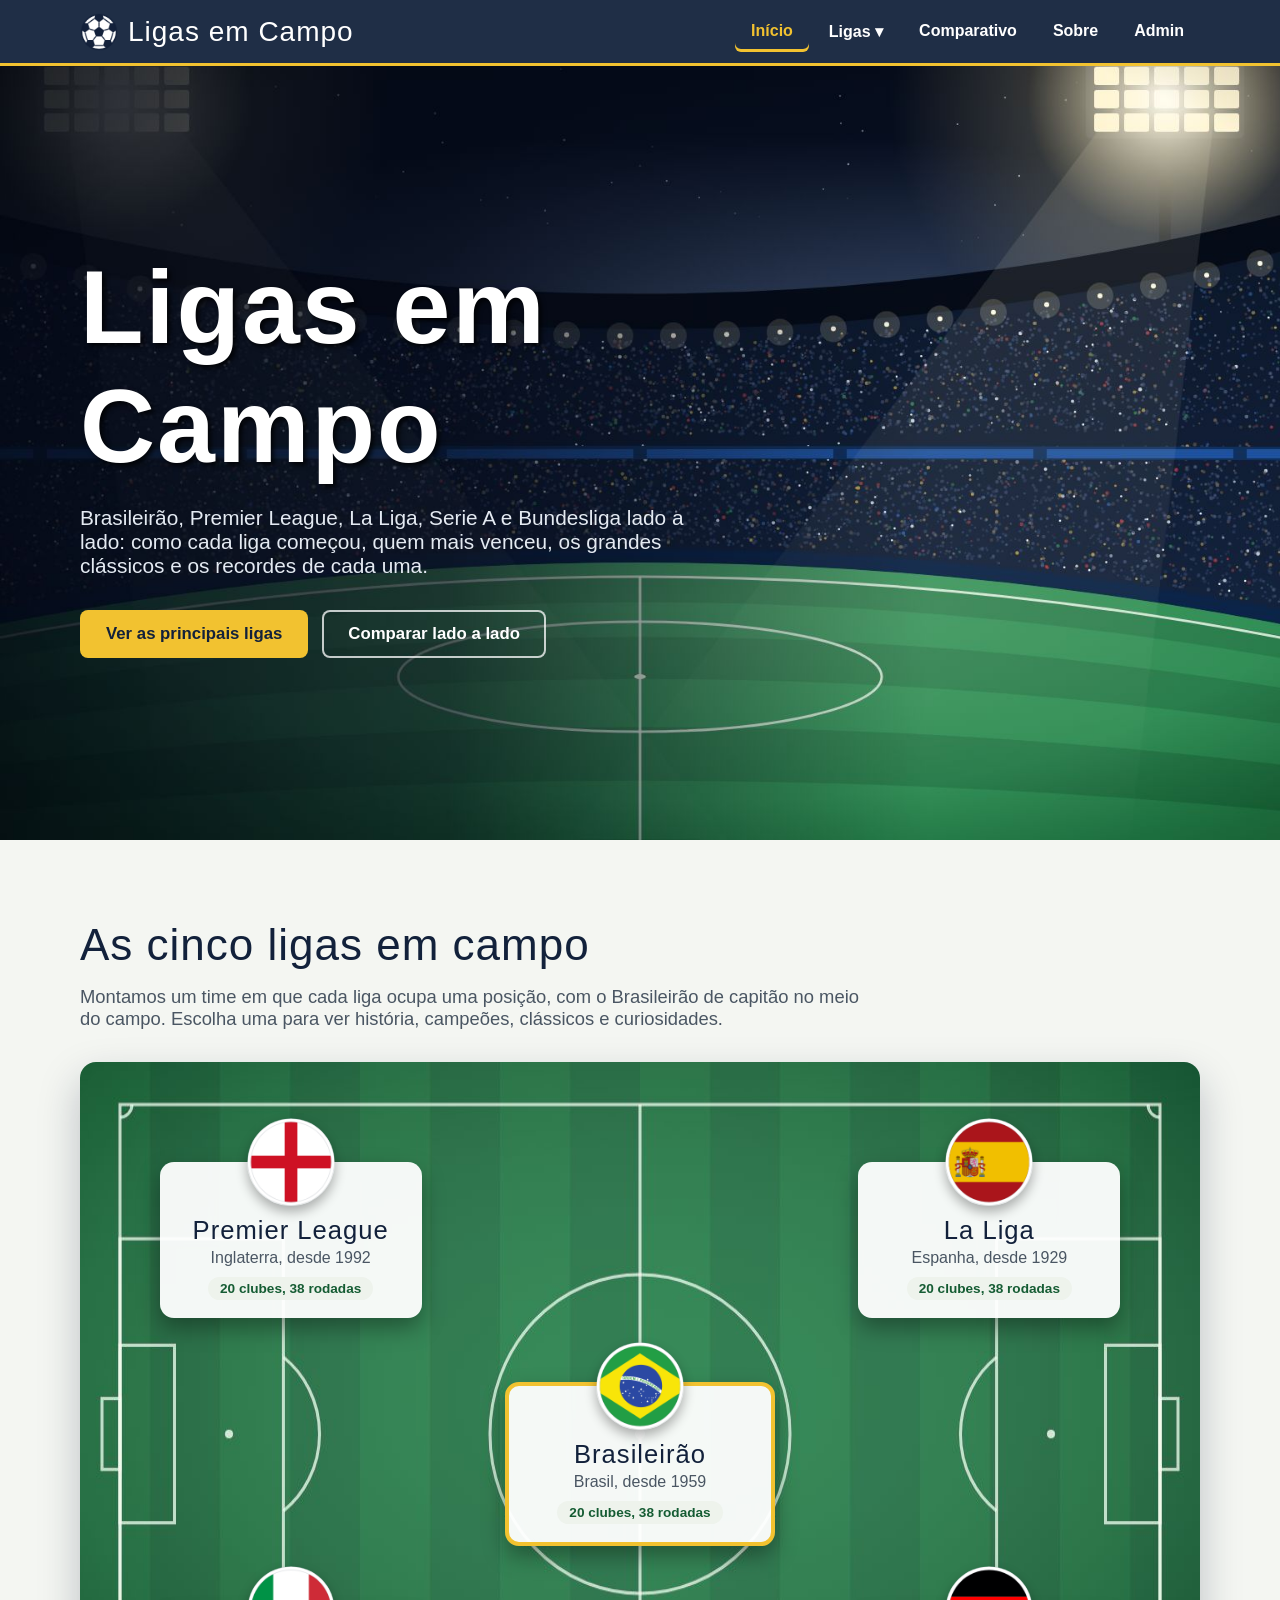
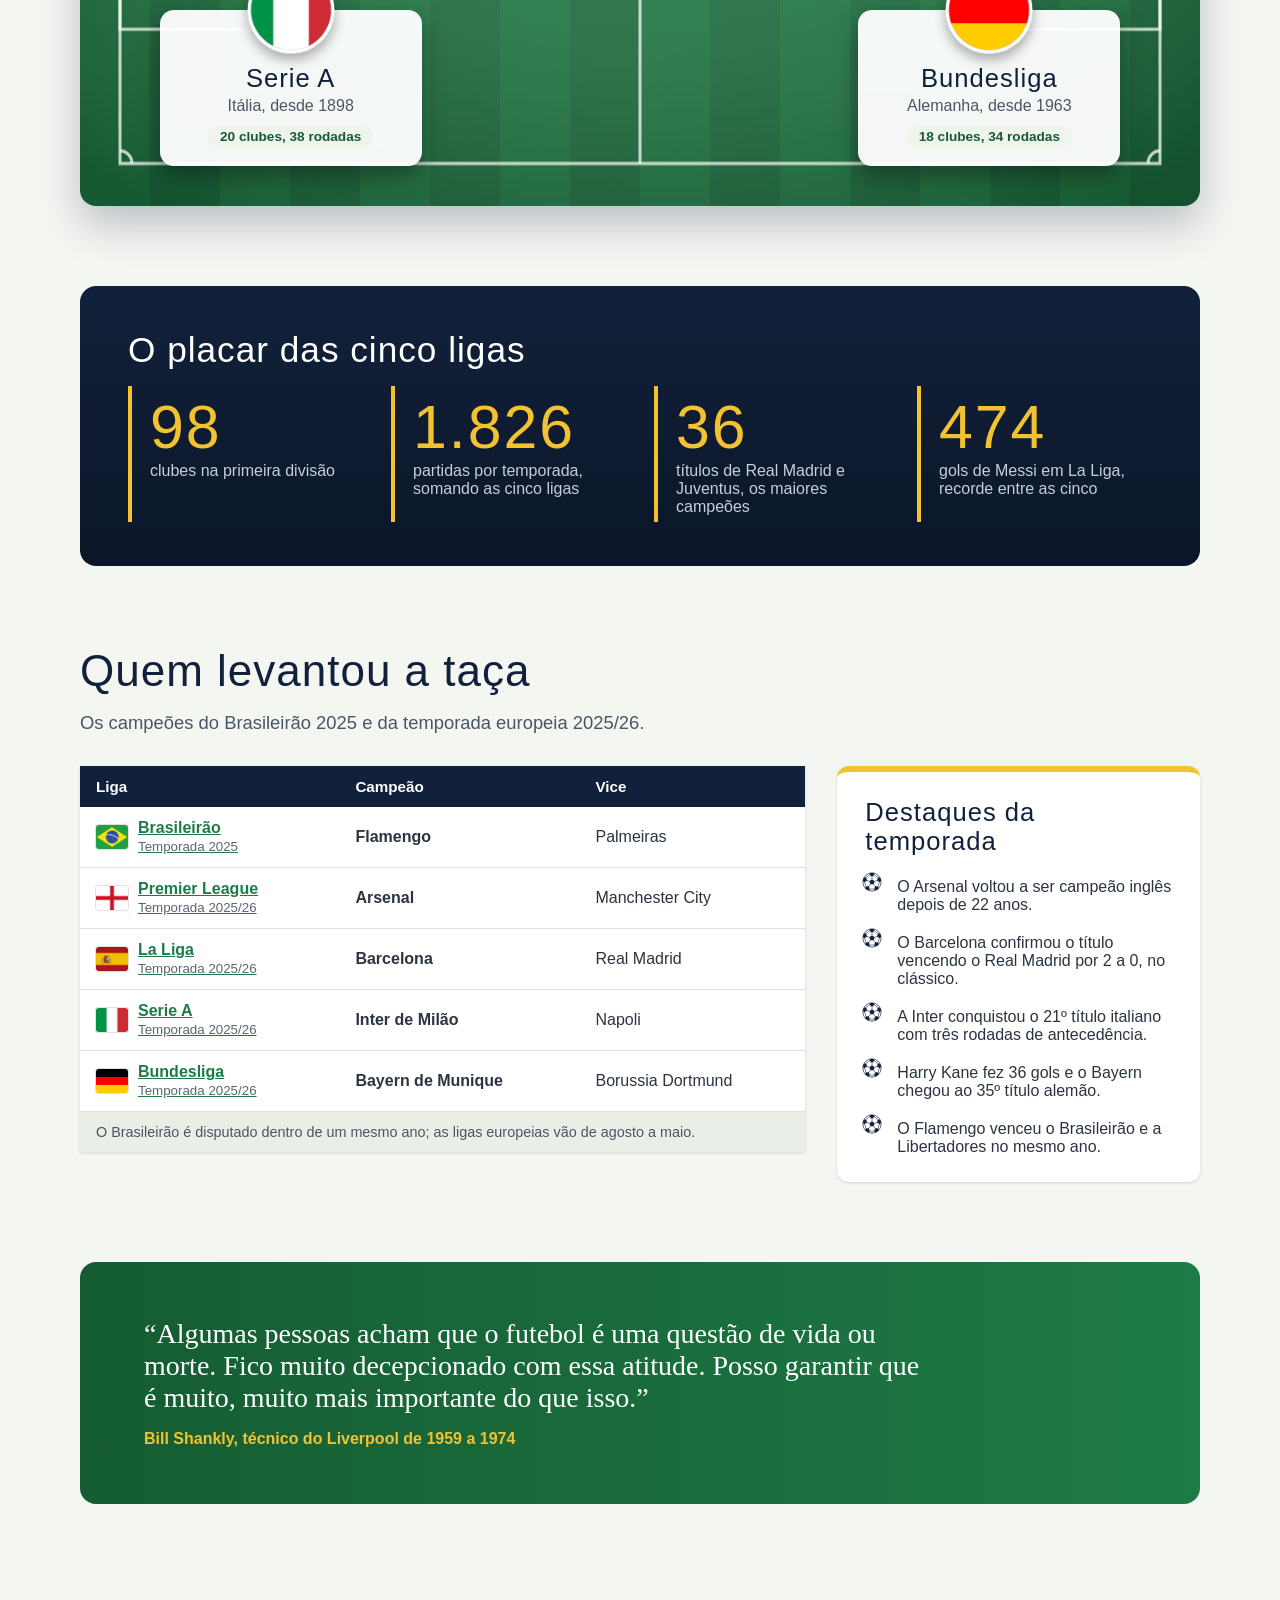
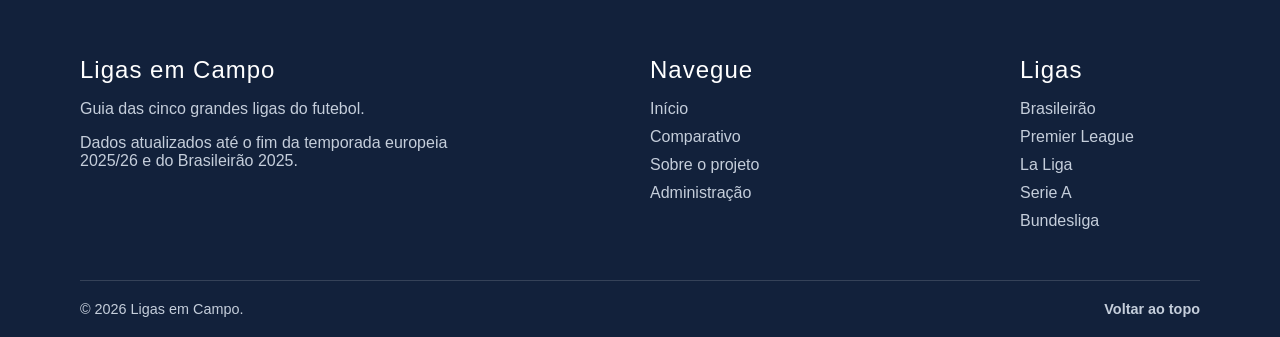
==== commit 8b525e2e: "Implementação de local storage e página ADM" ====
--- a/index.html
+++ b/index.html
@@ -6,11 +6,15 @@
     <title>Ligas em Campo | As cinco grandes ligas do futebol</title>
     <link rel="stylesheet" href="./assets/css/style.css">
     <link rel="stylesheet" href="./assets/css/home.css">
+    <link rel="icon" href="./assets/img/icone-bola.png">
 </head>
 <body id="topo">
     <!--
         LIGAS EM CAMPO - Página inicial
-        Trabalho 1 - Web Básico (HTML5 semântico e CSS3)
+        Trabalho Web Básico
+        Integrantes:
+        - João Pedro Oliva Fernandes - RGM pendente de confirmação
+        - Davy Caetano Pinto - RGM 50108964
     -->
 
     <!-- ===== CABEÇALHO (igual em todas as páginas) ===== -->
@@ -36,6 +40,7 @@
                     </li>
                     <li><a href="./comparativo.html">Comparativo</a></li>
                     <li><a href="./sobre.html">Sobre</a></li>
+                    <li><a href="./admin.html">Admin</a></li>
                 </ul>
             </nav>
         </div>
@@ -208,6 +213,7 @@
                     <li><a href="./index.html">Início</a></li>
                     <li><a href="./comparativo.html">Comparativo</a></li>
                     <li><a href="./sobre.html">Sobre o projeto</a></li>
+                    <li><a href="./admin.html">Administração</a></li>
                 </ul>
             </nav>
             <nav class="rodape-links" aria-label="Ligas">
--- a/assets/css/style.css
+++ b/assets/css/style.css
@@ -202,6 +202,16 @@
     display: block;
 }
 
+.menu-principal li:focus-within .submenu {
+    display: block;
+}
+
+.menu-principal a:focus-visible,
+.submenu a:focus-visible {
+    outline: 3px solid #F2C230;
+    outline-offset: 2px;
+}
+
 /* FLEXBOX: bandeira + nome da liga dentro do submenu */
 .submenu a {
     display: flex;
